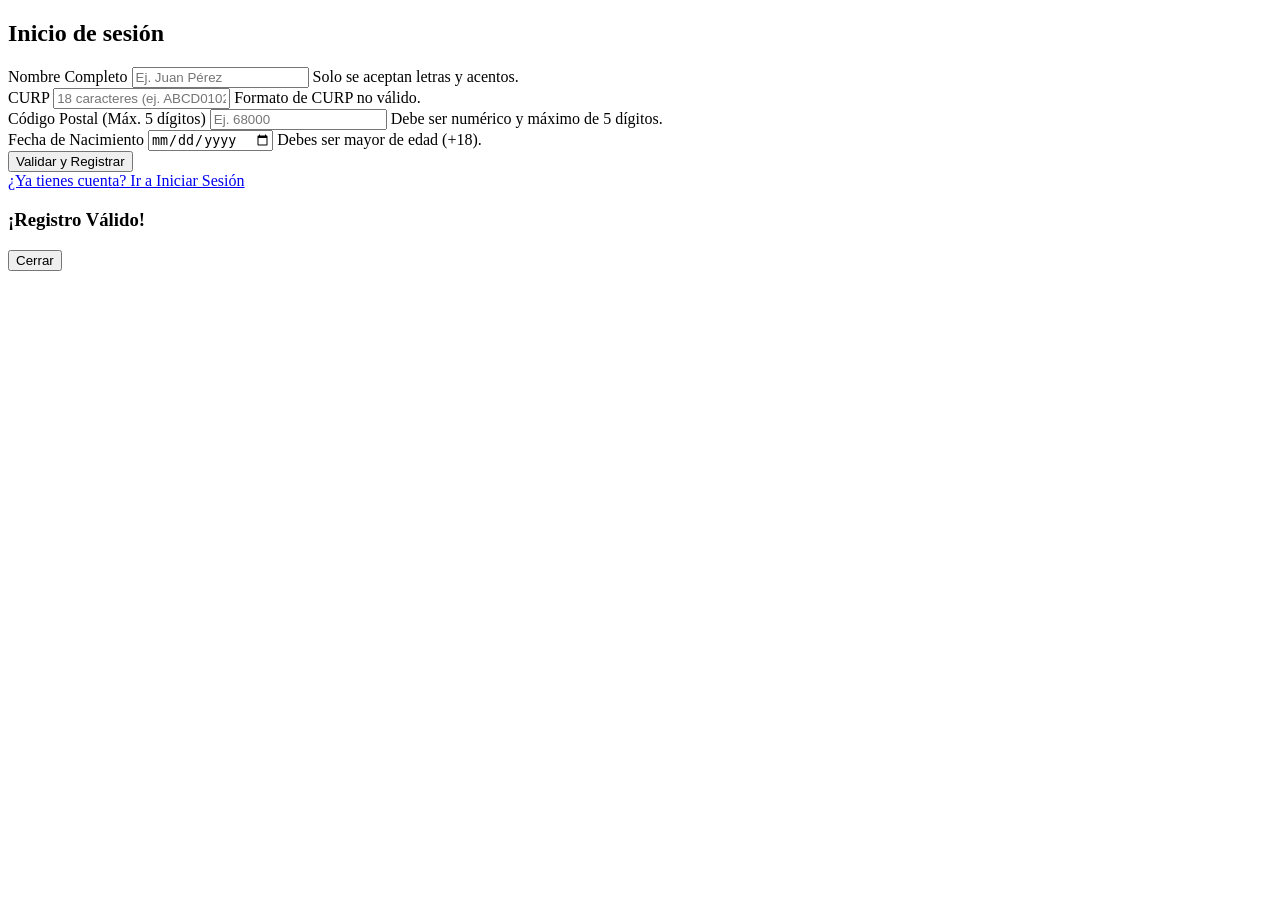
==== login.html @ 038edce6 "Avance Actividad 2" ====
<!DOCTYPE html>
<html lang="en">
<head>
    <meta charset="UTF-8">
    <meta name="viewport" content="width=device-width, initial-scale=1.0">
    <title>Actividad 2 - Utiliería</title>
    <link rel="stylesheet" href="./css/styles.css">
</head>
<body>
    <div class="card">
        <h2>Inicio de sesión</h2>
        <form id="registroForm">
            <!-- Nombre -->
            <div class="form-group">
                <label for="nombre">Nombre Completo</label>
                <input type="text" id="nombre" placeholder="Ej. Juan Pérez">
                <span class="error-text" id="err-nombre">Solo se aceptan letras y acentos.</span>
            </div>
            <!-- CURP (Función libre) -->
            <div class="form-group">
                <label for="curp">CURP</label>
                <input type="text" id="curp" placeholder="18 caracteres (ej. ABCD010203HDFRRN09)" maxlength="18">
                <span class="error-text" id="err-curp">Formato de CURP no válido.</span>
            </div>
            <!-- Código Postal -->
            <div class="form-group">
                <label for="codigo">Código Postal (Máx. 5 dígitos)</label>
                <input type="text" id="codigo" placeholder="Ej. 68000">
                <span class="error-text" id="err-codigo">Debe ser numérico y máximo de 5 dígitos.</span>
            </div>
            <!-- Fecha de Nacimiento -->
            <div class="form-group">
                <label for="nacimiento">Fecha de Nacimiento</label>
                <input type="date" id="nacimiento">
                <span class="error-text" id="err-nacimiento">Debes ser mayor de edad (+18).</span>
            </div>

            <button type="submit" class="btn">Validar y Registrar</button>
        </form>
        <a href="login.html" class="nav-link">¿Ya tienes cuenta? Ir a Iniciar Sesión</a>
    </div>
    <!-- Modal con Edad y Cumpleaños -->
    <div class="modal-overlay" id="modalResultado">
        <div class="modal-content">
            <h3>¡Registro Válido!</h3>
            <p id="txtEdad" style="margin-top: 10px;"></p>
            <p id="txtCumple" style="margin-top: 8px; font-weight: bold; color: #2b6cb0;"></p>
            <button class="btn btn-close" id="btnCerrarModal">Cerrar</button>
        </div>
    </div>
    <!-- Enlace a la librería -->
    <script src="./js/utileria.js"></script>
    <!-- Script de conexión con la interfaz -->
    <script>
        const form = document.getElementById('registroForm');
        const modal = document.getElementById('modalResultado');
        const txtEdad = document.getElementById('txtEdad');
        const txtCumple = document.getElementById('txtCumple');
        const btnCerrar = document.getElementById('btnCerrarModal');

        form.addEventListener('submit', (e) => {
            // Evita que la página se recargue
            e.preventDefault();
            // Obtenemos los valores ingresados
            const nombre = document.getElementById('nombre').value;
            const curp = document.getElementById('curp').value;
            const codigo = document.getElementById('codigo').value;
            const fecha = document.getElementById('nacimiento').value;
            let esValido = true;
            // 1. Validar letras
            if (!soloLetras(nombre)) {
                document.getElementById('err-nombre').style.display = 'block';
                esValido = false;
            } else {
                document.getElementById('err-nombre').style.display = 'none';
            }
            // 2. Validar CURP
            if (!validarCURP(curp)) {
                document.getElementById('err-curp').style.display = 'block';
                esValido = false;
            } else {
                document.getElementById('err-curp').style.display = 'none';
            }
            // 3. Validar longitud de número
            if (!validarLongitud(codigo, 5)) {
                document.getElementById('err-codigo').style.display = 'block';
                esValido = false;
            } else {
                document.getElementById('err-codigo').style.display = 'none';
            }
            // 4. Validar mayoría de edad
            if (!esMayorDeEdad(fecha)) {
                document.getElementById('err-nacimiento').style.display = 'block';
                esValido = false;
            } else {
                document.getElementById('err-nacimiento').style.display = 'none';
            }
            // Si todo fue correcto, calculamos y mostramos el modal
            if (esValido) {
                const edad = calcularEdad(fecha);
                const cuentaRegresiva = tiempoParaCumpleanos(fecha);
                // Se escriben los resultados dentro del modal
                txtEdad.textContent = `Tienes ${edad} años de edad cumplidos.`;
                txtCumple.textContent = cuentaRegresiva;
                // Mostramos el modal
                modal.style.display = 'flex';
            }
        });
        // Cerrar modal al hacer clic en el botón
        btnCerrar.addEventListener('click', () => {
            modal.style.display = 'none';
        });
    </script>

</body>
</html>
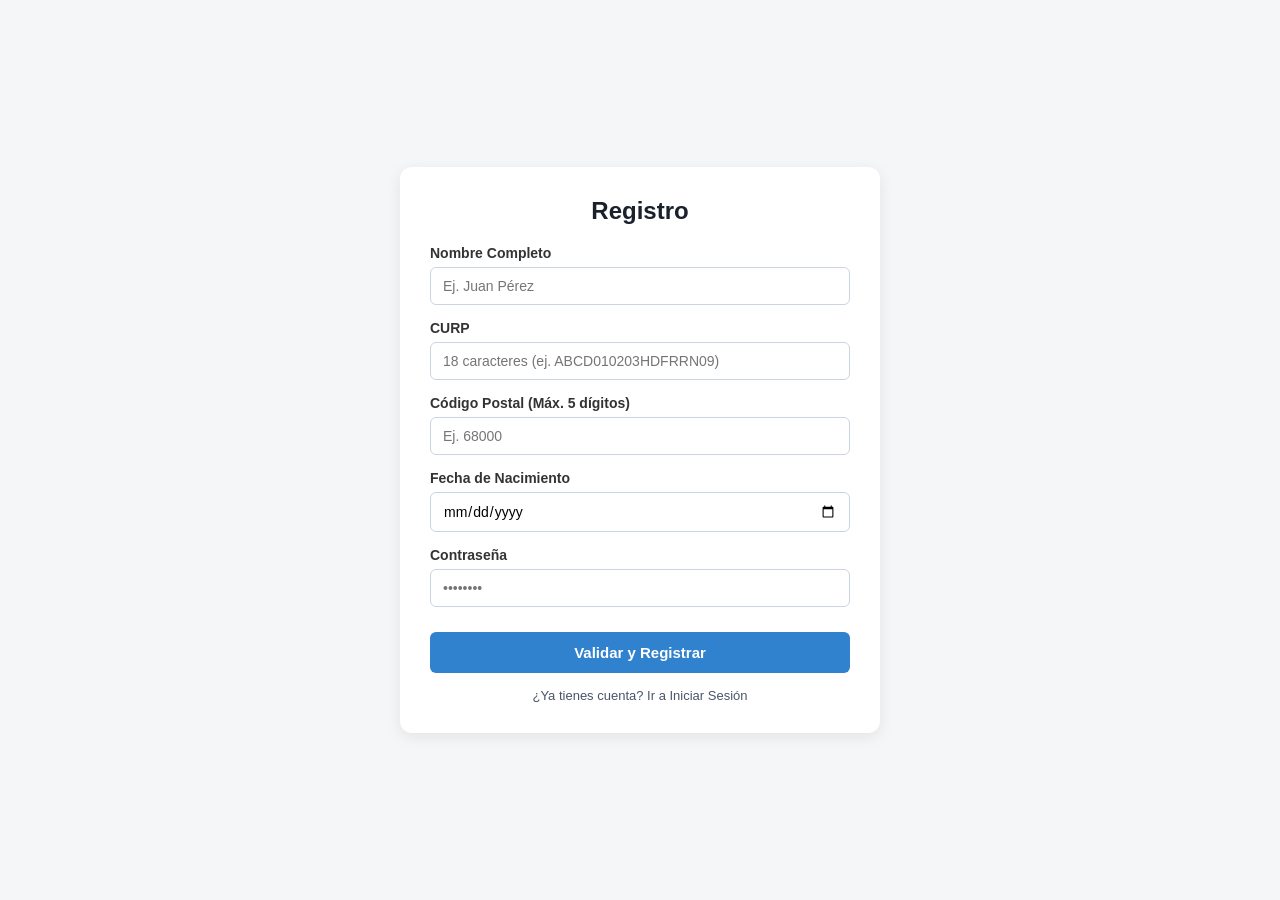
==== commit 0b23b88b: "Correcion de errores y adición de un nuevo documento JavaScript" ====
--- a/login.html
+++ b/login.html
@@ -8,7 +8,7 @@
 </head>
 <body>
     <div class="card">
-        <h2>Inicio de sesión</h2>
+        <h2>Registro</h2>
         <form id="registroForm">
             <!-- Nombre -->
             <div class="form-group">
@@ -34,10 +34,15 @@
                 <input type="date" id="nacimiento">
                 <span class="error-text" id="err-nacimiento">Debes ser mayor de edad (+18).</span>
             </div>
-
+            <!-- Contraseña -->
+            <div class="form-group">
+                <label for="pass">Contraseña</label>
+                <input type="password" id="pass" placeholder="••••••••">
+                <span class="error-text" id="err-pass">Mínimo 8 caracteres, una mayúscula, una minúscula, un número y un símbolo.</span>
+            </div>
             <button type="submit" class="btn">Validar y Registrar</button>
         </form>
-        <a href="login.html" class="nav-link">¿Ya tienes cuenta? Ir a Iniciar Sesión</a>
+        <a href="./index.html" class="nav-link">¿Ya tienes cuenta? Ir a Iniciar Sesión</a>
     </div>
     <!-- Modal con Edad y Cumpleaños -->
     <div class="modal-overlay" id="modalResultado">
@@ -51,66 +56,7 @@
     <!-- Enlace a la librería -->
     <script src="./js/utileria.js"></script>
     <!-- Script de conexión con la interfaz -->
-    <script>
-        const form = document.getElementById('registroForm');
-        const modal = document.getElementById('modalResultado');
-        const txtEdad = document.getElementById('txtEdad');
-        const txtCumple = document.getElementById('txtCumple');
-        const btnCerrar = document.getElementById('btnCerrarModal');
-
-        form.addEventListener('submit', (e) => {
-            // Evita que la página se recargue
-            e.preventDefault();
-            // Obtenemos los valores ingresados
-            const nombre = document.getElementById('nombre').value;
-            const curp = document.getElementById('curp').value;
-            const codigo = document.getElementById('codigo').value;
-            const fecha = document.getElementById('nacimiento').value;
-            let esValido = true;
-            // 1. Validar letras
-            if (!soloLetras(nombre)) {
-                document.getElementById('err-nombre').style.display = 'block';
-                esValido = false;
-            } else {
-                document.getElementById('err-nombre').style.display = 'none';
-            }
-            // 2. Validar CURP
-            if (!validarCURP(curp)) {
-                document.getElementById('err-curp').style.display = 'block';
-                esValido = false;
-            } else {
-                document.getElementById('err-curp').style.display = 'none';
-            }
-            // 3. Validar longitud de número
-            if (!validarLongitud(codigo, 5)) {
-                document.getElementById('err-codigo').style.display = 'block';
-                esValido = false;
-            } else {
-                document.getElementById('err-codigo').style.display = 'none';
-            }
-            // 4. Validar mayoría de edad
-            if (!esMayorDeEdad(fecha)) {
-                document.getElementById('err-nacimiento').style.display = 'block';
-                esValido = false;
-            } else {
-                document.getElementById('err-nacimiento').style.display = 'none';
-            }
-            // Si todo fue correcto, calculamos y mostramos el modal
-            if (esValido) {
-                const edad = calcularEdad(fecha);
-                const cuentaRegresiva = tiempoParaCumpleanos(fecha);
-                // Se escriben los resultados dentro del modal
-                txtEdad.textContent = `Tienes ${edad} años de edad cumplidos.`;
-                txtCumple.textContent = cuentaRegresiva;
-                // Mostramos el modal
-                modal.style.display = 'flex';
-            }
-        });
-        // Cerrar modal al hacer clic en el botón
-        btnCerrar.addEventListener('click', () => {
-            modal.style.display = 'none';
-        });
-    </script>
+    <script src="./js/procesamientodatos.js"></script>
 
 </body>
 </html>
--- a/css/styles.css
+++ b/css/styles.css
@@ -0,0 +1,128 @@
+* {
+    box-sizing: border-box;
+    font-family: -apple-system, BlinkMacSystemFont, "Segoe UI", Roboto, sans-serif;
+    margin: 0;
+    padding: 0;
+}
+
+body {
+    background-color: #f4f6f8;
+    color: #333;
+    display: flex;
+    justify-content: center;
+    align-items: center;
+    min-height: 100vh;
+    padding: 20px;
+}
+
+.card {
+    background: #ffffff;
+    padding: 30px;
+    border-radius: 12px;
+    box-shadow: 0 4px 15px rgba(0, 0, 0, 0.08);
+    width: 100%;
+    max-width: 480px;
+}
+
+h2 {
+    margin-bottom: 20px;
+    color: #1a202c;
+    text-align: center;
+}
+
+.form-group {
+    margin-bottom: 15px;
+}
+
+label {
+    display: block;
+    margin-bottom: 6px;
+    font-size: 14px;
+    font-weight: 600;
+}
+
+input {
+    width: 100%;
+    padding: 10px 12px;
+    border: 1px solid #cbd5e0;
+    border-radius: 6px;
+    font-size: 14px;
+    outline: none;
+    transition: border-color 0.2s;
+}
+
+input:focus {
+    border-color: #3182ce;
+}
+
+.error-text {
+    color: #e53e3e;
+    font-size: 12px;
+    margin-top: 4px;
+    display: none;
+}
+
+.btn {
+    width: 100%;
+    background-color: #3182ce;
+    color: white;
+    border: none;
+    padding: 12px;
+    border-radius: 6px;
+    font-weight: bold;
+    cursor: pointer;
+    font-size: 15px;
+    margin-top: 10px;
+}
+
+.btn:hover {
+    background-color: #2b6cb0;
+}
+
+.nav-link {
+    display: block;
+    text-align: center;
+    margin-top: 15px;
+    color: #4a5568;
+    text-decoration: none;
+    font-size: 13px;
+}
+
+.nav-link:hover {
+    text-decoration: underline;
+}
+
+/* Modal */
+.modal-overlay {
+    position: fixed;
+    top: 0;
+    left: 0;
+    width: 100vw;
+    height: 100vh;
+    background: rgba(0, 0, 0, 0.5);
+    display: none;
+    justify-content: center;
+    align-items: center;
+}
+
+.modal-content {
+    background: #ffffff;
+    padding: 24px;
+    border-radius: 8px;
+    max-width: 380px;
+    width: 90%;
+    text-align: center;
+}
+
+.modal-content h3 {
+    margin-bottom: 10px;
+}
+
+.modal-content p {
+    margin-bottom: 18px;
+    color: #4a5568;
+}
+
+.btn-close {
+    background-color: #718096;
+}
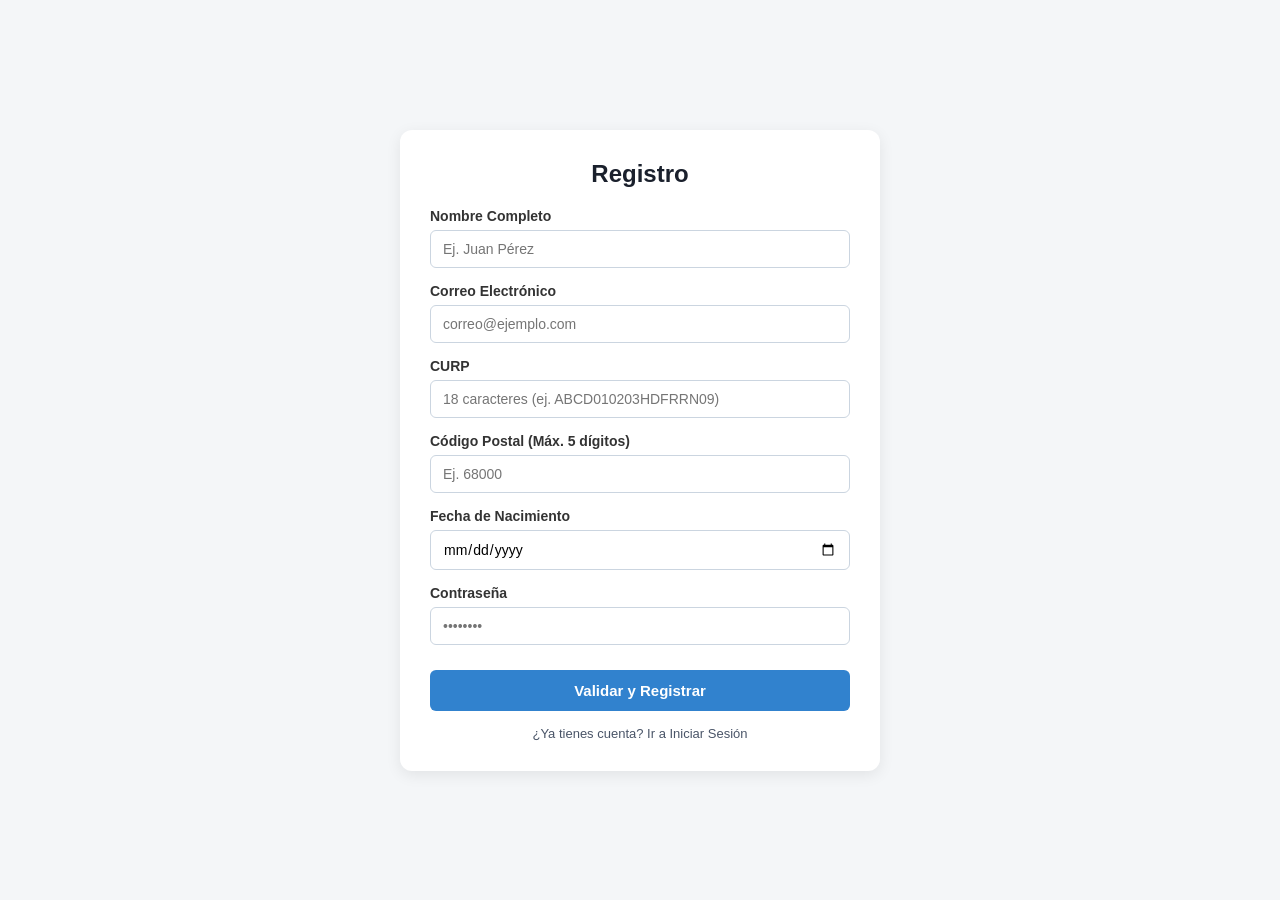
==== commit ecc6d061: "Correcccion validacion correo electronico" ====
--- a/login.html
+++ b/login.html
@@ -16,7 +16,13 @@
                 <input type="text" id="nombre" placeholder="Ej. Juan Pérez">
                 <span class="error-text" id="err-nombre">Solo se aceptan letras y acentos.</span>
             </div>
-            <!-- CURP (Función libre) -->
+            <!-- Correo Electrónico -->
+            <div class="form-group">
+                <label for="correo">Correo Electrónico</label>
+                <input type="email" id="correo" placeholder="correo@ejemplo.com">
+                <span class="error-text" id="err-correo">Formato de correo no válido.</span>
+            </div>
+            <!-- CURP  -->
             <div class="form-group">
                 <label for="curp">CURP</label>
                 <input type="text" id="curp" placeholder="18 caracteres (ej. ABCD010203HDFRRN09)" maxlength="18">
